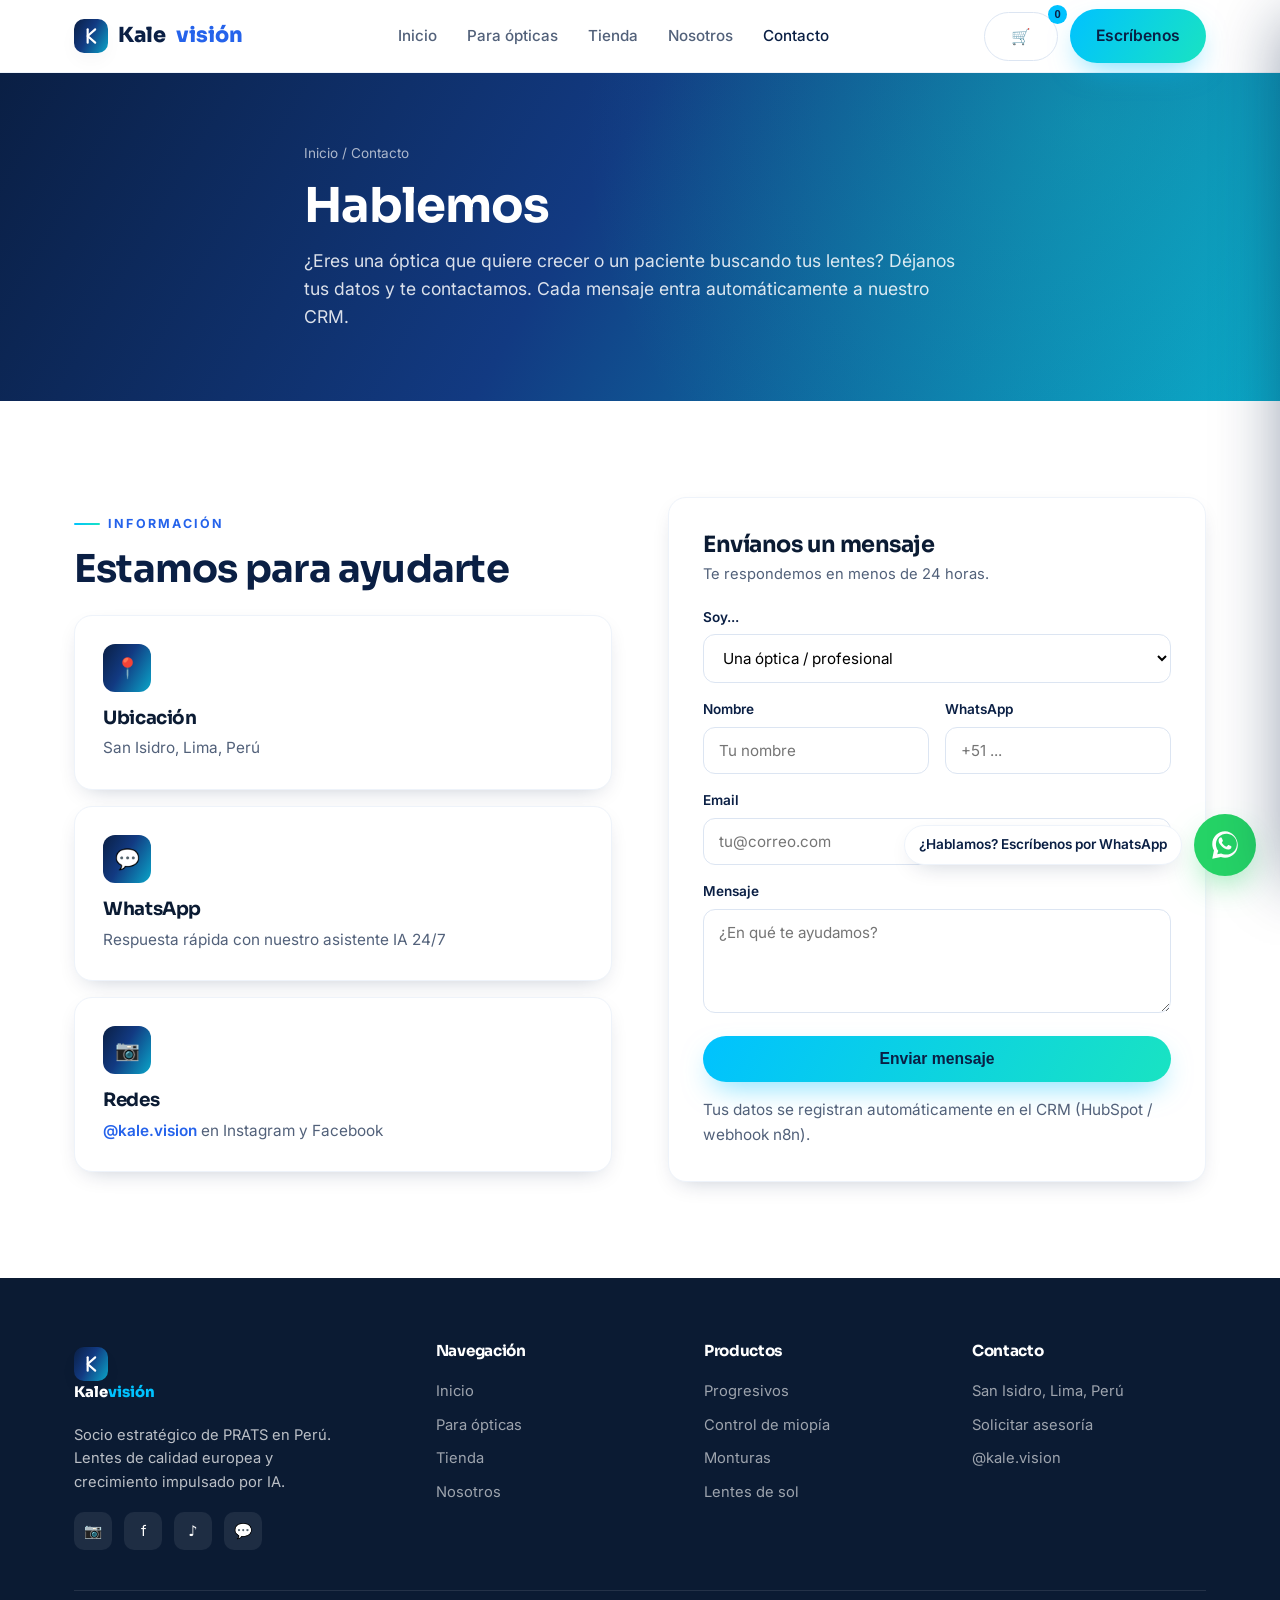
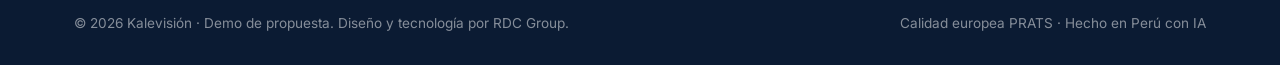
==== contacto.html @ 55b399f1 "Add files via upload" ====
<!DOCTYPE html>
<html lang="es">
<head>
<meta charset="UTF-8">
<meta name="viewport" content="width=device-width, initial-scale=1.0">
<title>Contacto · Kalevisión</title>
<meta name="description" content="Habla con Kalevisión. Solicita asesoría para tu óptica o agenda tu cita para encontrar tus lentes ideales.">
<link rel="preconnect" href="https://fonts.googleapis.com"><link rel="preconnect" href="https://fonts.gstatic.com" crossorigin>
<link href="https://fonts.googleapis.com/css2?family=Inter:wght@400;500;600;700&family=Sora:wght@600;700;800&display=swap" rel="stylesheet">
<link rel="stylesheet" href="styles.css">
</head>
<body>

<header class="nav"><div class="container nav__inner">
  <a href="index.html" class="brand"><span class="brand__dot"><svg viewBox="0 0 24 24" fill="none" stroke="#fff" stroke-width="2.6" stroke-linecap="round" stroke-linejoin="round"><path d="M8 4v16"/><path d="M17 4l-9 8 9 8"/></svg></span>Kale<span>visión</span></a>
  <nav class="navlinks" id="nav">
    <a href="index.html">Inicio</a><a href="opticas.html">Para ópticas</a><a href="tienda.html">Tienda</a><a href="nosotros.html">Nosotros</a><a href="contacto.html" class="active">Contacto</a>
  </nav>
  <div class="nav__cta">
    <button class="btn cart-btn btn--outline" onclick="Cart.open()">🛒<span class="cart-count">0</span></button>
    <a href="#form" class="btn btn--primary">Escríbenos</a>
    <button class="burger" onclick="toggleNav()">☰</button>
  </div>
</div></header>

<section class="phero"><div class="container phero__inner">
  <div class="crumbs"><a href="index.html">Inicio</a> / Contacto</div>
  <h1>Hablemos</h1>
  <p>¿Eres una óptica que quiere crecer o un paciente buscando tus lentes? Déjanos tus datos y te contactamos. Cada mensaje entra automáticamente a nuestro CRM.</p>
</div></section>

<section class="section"><div class="container split">
  <div class="reveal">
    <span class="eyebrow">Información</span>
    <h2>Estamos para ayudarte</h2>
    <div class="grid" style="margin-top:24px;gap:16px">
      <div class="card"><div class="ico">📍</div><h3>Ubicación</h3><p>San Isidro, Lima, Perú</p></div>
      <div class="card"><div class="ico">💬</div><h3>WhatsApp</h3><p>Respuesta rápida con nuestro asistente IA 24/7</p></div>
      <div class="card"><div class="ico">📷</div><h3>Redes</h3><p><a href="https://www.instagram.com/kale.vision/" target="_blank" style="color:var(--blue);font-weight:600">@kale.vision</a> en Instagram y Facebook</p></div>
    </div>
  </div>
  <div class="reveal" id="form">
    <div class="card" style="padding:34px">
      <h3 style="font-size:1.4rem;margin-bottom:6px">Envíanos un mensaje</h3>
      <p class="muted" style="font-size:.92rem;margin-bottom:20px">Te respondemos en menos de 24 horas.</p>
      <form class="form" onsubmit="return handleForm(event,'contact-ok')">
        <div class="field"><label>Soy...</label>
          <select><option>Una óptica / profesional</option><option>Un paciente</option><option>Otro</option></select>
        </div>
        <div class="row">
          <div class="field"><label>Nombre</label><input required placeholder="Tu nombre"></div>
          <div class="field"><label>WhatsApp</label><input required placeholder="+51 ..."></div>
        </div>
        <div class="field"><label>Email</label><input type="email" required placeholder="tu@correo.com"></div>
        <div class="field"><label>Mensaje</label><textarea rows="4" placeholder="¿En qué te ayudamos?"></textarea></div>
        <button class="btn btn--primary btn--block" type="submit">Enviar mensaje</button>
        <p class="form-note">Tus datos se registran automáticamente en el CRM (HubSpot / webhook n8n).</p>
        <div class="success" id="contact-ok">✓ ¡Gracias! Tu mensaje fue recibido y nuestro equipo te contactará pronto.</div>
      </form>
    </div>
  </div>
</div></section>

<footer class="footer"><div class="container">
  <div class="footer__grid">
    <div>
      <a href="index.html" class="brand" style="margin-bottom:14px"><span class="brand__dot"><svg viewBox="0 0 24 24" fill="none" stroke="#fff" stroke-width="2.6" stroke-linecap="round" stroke-linejoin="round"><path d="M8 4v16"/><path d="M17 4l-9 8 9 8"/></svg></span>Kale<span style="color:var(--cyan)">visión</span></a>
      <p style="font-size:.92rem;max-width:280px">Socio estratégico de PRATS en Perú. Lentes de calidad europea y crecimiento impulsado por IA.</p>
      <div class="socials" style="margin-top:18px"><a href="https://www.instagram.com/kale.vision/" target="_blank">📷</a><a href="#">f</a><a href="#">♪</a><a href="#">💬</a></div>
    </div>
    <div><h4>Navegación</h4><a href="index.html">Inicio</a><a href="opticas.html">Para ópticas</a><a href="tienda.html">Tienda</a><a href="nosotros.html">Nosotros</a></div>
    <div><h4>Productos</h4><a href="tienda.html">Progresivos</a><a href="tienda.html">Control de miopía</a><a href="tienda.html">Monturas</a><a href="tienda.html">Lentes de sol</a></div>
    <div><h4>Contacto</h4><a href="#">San Isidro, Lima, Perú</a><a href="contacto.html">Solicitar asesoría</a><a href="https://www.instagram.com/kale.vision/" target="_blank">@kale.vision</a></div>
  </div>
  <div class="footer__bottom"><span>© 2026 Kalevisión · Demo de propuesta. Diseño y tecnología por RDC Group.</span><span>Calidad europea PRATS · Hecho en Perú con IA</span></div>
</div></footer>

<div class="overlay" id="overlay" onclick="Cart.close()"></div>
<aside class="drawer" id="drawer">
  <div class="drawer__head"><h3>Tu carrito</h3><button class="btn btn--outline" onclick="Cart.close()" style="padding:6px 12px">✕</button></div>
  <div class="drawer__body" id="cart-body"></div>
  <div class="drawer__foot" id="cart-foot"><div class="totalrow"><span>Total</span><span id="cart-total">S/ 0.00</span></div><button class="btn btn--primary btn--block" onclick="checkout()">Pagar ahora</button></div>
</aside>
<a class="fab fab--wa" href="https://wa.me/51999999999?text=Hola%20Kalevisi%C3%B3n%2C%20quiero%20informaci%C3%B3n" target="_blank" rel="noopener" aria-label="WhatsApp"><svg viewBox="0 0 32 32" fill="#fff"><path d="M16.04 3C9.4 3 4 8.4 4 15.04c0 2.12.56 4.18 1.62 6L4 29l8.13-1.6a12 12 0 0 0 3.9.65C22.68 28.05 28.08 22.65 28.08 16S22.68 3 16.04 3zm0 21.9a9.9 9.9 0 0 1-3.6-.86l-.24-.14-3.49.92.93-3.4-.16-.25a9.86 9.86 0 1 1 6.56 3.78zm5.42-7.85c-.3-.15-1.76-.87-2.03-.97-.27-.1-.47-.15-.67.15-.2.3-.77.96-.94 1.16-.17.2-.35.22-.65.07-.3-.15-1.26-.46-2.4-1.48-.89-.79-1.49-1.77-1.66-2.07-.17-.3-.02-.46.13-.61.14-.13.3-.35.45-.52.15-.17.2-.3.3-.5.1-.2.05-.37-.02-.52-.08-.15-.67-1.62-.92-2.22-.24-.58-.49-.5-.67-.51h-.57c-.2 0-.52.07-.8.37-.27.3-1.04 1.02-1.04 2.49 0 1.47 1.07 2.89 1.22 3.09.15.2 2.1 3.2 5.08 4.49.71.31 1.26.49 1.69.62.71.23 1.36.2 1.87.12.57-.08 1.76-.72 2-1.41.25-.69.25-1.28.17-1.41-.07-.12-.27-.2-.57-.35z"/></svg></a>
<span class="fab__label">¿Hablamos? Escríbenos por WhatsApp</span>
<script src="app.js"></script>
</body>
</html>
---- styles.css ----
/* ============================================================
   KALEVISIÓN — Sistema de diseño
   Paleta óptica-tech premium · Demo para presentación
   ============================================================ */

:root{
  --navy:#0A1F44;
  --navy-2:#0E2A5C;
  --ink:#0B1B33;
  --cyan:#00C2FF;
  --teal:#19E3C2;
  --blue:#2563EB;
  --grad: linear-gradient(120deg,#0A1F44 0%,#123A82 45%,#0AA6C9 100%);
  --grad-bright: linear-gradient(120deg,#00C2FF 0%,#19E3C2 100%);
  --paper:#F6F9FE;
  --white:#ffffff;
  --gray-100:#EEF3FA;
  --gray-200:#DCE5F2;
  --gray-400:#94A3B8;
  --gray-600:#52617A;
  --shadow:0 18px 50px -18px rgba(10,31,68,.35);
  --shadow-sm:0 8px 24px -12px rgba(10,31,68,.30);
  --radius:18px;
  --radius-lg:28px;
  --maxw:1180px;
  --font:'Inter',system-ui,-apple-system,Segoe UI,Roboto,sans-serif;
  --display:'Sora','Inter',sans-serif;
}

*{box-sizing:border-box;margin:0;padding:0}
html{scroll-behavior:smooth}
body{
  font-family:var(--font);
  color:var(--ink);
  background:var(--white);
  line-height:1.6;
  -webkit-font-smoothing:antialiased;
}
img{max-width:100%;display:block}
a{color:inherit;text-decoration:none}
h1,h2,h3,h4{font-family:var(--display);line-height:1.12;letter-spacing:-.02em;font-weight:700}
.container{max-width:var(--maxw);margin:0 auto;padding:0 24px}
.eyebrow{
  font-weight:700;font-size:.78rem;letter-spacing:.18em;text-transform:uppercase;
  color:var(--blue);display:inline-flex;align-items:center;gap:8px;
}
.eyebrow::before{content:"";width:26px;height:2px;background:var(--grad-bright);border-radius:2px}
.section{padding:96px 0}
.section--tight{padding:64px 0}
.center{text-align:center}
.muted{color:var(--gray-600)}

/* Buttons */
.btn{
  display:inline-flex;align-items:center;gap:10px;
  padding:14px 26px;border-radius:999px;font-weight:600;font-size:.98rem;
  cursor:pointer;border:none;transition:.25s transform,.25s box-shadow,.25s background;
}
.btn:hover{transform:translateY(-2px)}
.btn--primary{background:var(--grad-bright);color:var(--navy);box-shadow:0 12px 30px -10px rgba(0,194,255,.6)}
.btn--dark{background:var(--navy);color:#fff}
.btn--ghost{background:rgba(255,255,255,.1);color:#fff;border:1px solid rgba(255,255,255,.35)}
.btn--outline{background:transparent;border:1.5px solid var(--gray-200);color:var(--navy)}
.btn--block{width:100%;justify-content:center}

/* Header */
.nav{
  position:sticky;top:0;z-index:50;background:rgba(255,255,255,.82);
  backdrop-filter:blur(14px);border-bottom:1px solid var(--gray-100);
}
.nav__inner{display:flex;align-items:center;justify-content:space-between;height:72px}
.brand{display:flex;align-items:center;gap:10px;font-family:var(--display);font-weight:800;font-size:1.3rem;color:var(--navy)}
.brand__dot{width:34px;height:34px;border-radius:10px;background:var(--grad);display:grid;place-items:center;color:#fff;font-size:1rem;box-shadow:var(--shadow-sm)}
.brand span{color:var(--blue)}
.navlinks{display:flex;gap:30px;align-items:center}
.navlinks a{font-weight:500;font-size:.95rem;color:var(--gray-600);transition:.2s color}
.navlinks a:hover,.navlinks a.active{color:var(--navy)}
.nav__cta{display:flex;gap:12px;align-items:center}
.burger{display:none;background:none;border:none;font-size:1.6rem;color:var(--navy);cursor:pointer}

/* Hero */
.hero{position:relative;background:var(--grad);color:#fff;overflow:hidden}
.hero::after{
  content:"";position:absolute;inset:0;
  background:radial-gradient(circle at 80% 20%,rgba(25,227,194,.25),transparent 45%),
             radial-gradient(circle at 10% 90%,rgba(0,194,255,.22),transparent 40%);
}
.hero__inner{position:relative;z-index:2;display:grid;grid-template-columns:1.05fr .95fr;gap:56px;align-items:center;padding:84px 0 96px}
.hero h1{font-size:clamp(2.3rem,4.6vw,3.7rem);margin:18px 0 18px}
.hero h1 em{font-style:normal;background:var(--grad-bright);-webkit-background-clip:text;background-clip:text;color:transparent}
.hero p.lead{font-size:1.15rem;color:rgba(255,255,255,.86);max-width:520px}
.hero__cta{display:flex;gap:14px;margin-top:32px;flex-wrap:wrap}
.hero__stats{display:flex;gap:34px;margin-top:46px;flex-wrap:wrap}
.hero__stats .n{font-family:var(--display);font-size:1.7rem;font-weight:800}
.hero__stats .l{font-size:.82rem;color:rgba(255,255,255,.7)}
.hero .badge{display:inline-flex;align-items:center;gap:8px;background:rgba(255,255,255,.12);border:1px solid rgba(255,255,255,.25);padding:7px 14px;border-radius:999px;font-size:.8rem;font-weight:600}

/* Hero visual card */
.glass{
  background:rgba(255,255,255,.09);border:1px solid rgba(255,255,255,.18);
  border-radius:var(--radius-lg);padding:26px;backdrop-filter:blur(8px);box-shadow:var(--shadow);
}
.chatdemo{display:flex;flex-direction:column;gap:14px}
.chatdemo__head{display:flex;align-items:center;gap:10px;font-weight:600;font-size:.9rem;color:#fff}
.pulse{width:9px;height:9px;border-radius:50%;background:var(--teal);box-shadow:0 0 0 0 rgba(25,227,194,.7);animation:pulse 2s infinite}
@keyframes pulse{0%{box-shadow:0 0 0 0 rgba(25,227,194,.6)}70%{box-shadow:0 0 0 12px rgba(25,227,194,0)}100%{box-shadow:0 0 0 0 rgba(25,227,194,0)}}
.bubble{padding:12px 16px;border-radius:16px;font-size:.9rem;max-width:85%}
.bubble--bot{background:rgba(255,255,255,.14);align-self:flex-start;border-bottom-left-radius:4px}
.bubble--user{background:var(--grad-bright);color:var(--navy);align-self:flex-end;border-bottom-right-radius:4px;font-weight:600}

/* Path cards (hybrid B2B/B2C) */
.paths{display:grid;grid-template-columns:1fr 1fr;gap:24px;margin-top:-60px;position:relative;z-index:5}
.pathcard{background:#fff;border-radius:var(--radius-lg);padding:36px;box-shadow:var(--shadow);border:1px solid var(--gray-100);transition:.3s transform,.3s box-shadow}
.pathcard:hover{transform:translateY(-6px)}
.pathcard .ico{width:54px;height:54px;border-radius:14px;display:grid;place-items:center;font-size:1.5rem;margin-bottom:18px;background:var(--gray-100)}
.pathcard h3{font-size:1.4rem;margin-bottom:8px}
.pathcard p{color:var(--gray-600);margin-bottom:18px}
.pathcard .link{font-weight:700;color:var(--blue);display:inline-flex;gap:6px;align-items:center}

/* Generic cards / grid */
.grid{display:grid;gap:24px}
.grid-3{grid-template-columns:repeat(3,1fr)}
.grid-4{grid-template-columns:repeat(4,1fr)}
.grid-2{grid-template-columns:1fr 1fr}
.card{background:#fff;border:1px solid var(--gray-100);border-radius:var(--radius);padding:28px;box-shadow:var(--shadow-sm);transition:.3s transform}
.card:hover{transform:translateY(-4px)}
.card .ico{width:48px;height:48px;border-radius:12px;background:var(--grad);color:#fff;display:grid;place-items:center;font-size:1.25rem;margin-bottom:16px}
.card h3{font-size:1.15rem;margin-bottom:8px}
.card p{color:var(--gray-600);font-size:.96rem}

/* Section heads */
.shead{max-width:680px;margin:0 auto 54px}
.shead.center{text-align:center}
.shead h2{font-size:clamp(1.8rem,3.2vw,2.6rem);margin:14px 0 14px;color:var(--navy)}
.shead p{color:var(--gray-600);font-size:1.05rem}

/* Feature split */
.split{display:grid;grid-template-columns:1fr 1fr;gap:56px;align-items:center}
.split h2{font-size:clamp(1.7rem,3vw,2.4rem);color:var(--navy);margin:14px 0 18px}
.checklist{list-style:none;display:flex;flex-direction:column;gap:14px;margin-top:22px}
.checklist li{display:flex;gap:12px;align-items:flex-start;font-size:1rem}
.checklist .tick{flex:none;width:24px;height:24px;border-radius:50%;background:var(--grad-bright);color:var(--navy);display:grid;place-items:center;font-size:.8rem;font-weight:800}
.media-frame{border-radius:var(--radius-lg);overflow:hidden;box-shadow:var(--shadow);border:1px solid var(--gray-100);background:var(--grad)}
.media-frame.pad{padding:34px}

/* Stat band */
.band{background:var(--navy);color:#fff;border-radius:var(--radius-lg);padding:48px;display:grid;grid-template-columns:repeat(4,1fr);gap:24px;text-align:center}
.band .n{font-family:var(--display);font-size:2.2rem;font-weight:800;background:var(--grad-bright);-webkit-background-clip:text;background-clip:text;color:transparent}
.band .l{color:rgba(255,255,255,.7);font-size:.9rem;margin-top:6px}

/* Shop / products */
.shopgrid{display:grid;grid-template-columns:repeat(3,1fr);gap:26px}
.product{background:#fff;border:1px solid var(--gray-100);border-radius:var(--radius);overflow:hidden;box-shadow:var(--shadow-sm);transition:.3s transform}
.product:hover{transform:translateY(-5px)}
.product__img{aspect-ratio:4/3;background:var(--grad);position:relative;display:grid;place-items:center;color:#fff;font-size:2.4rem}
.product__tag{position:absolute;top:12px;left:12px;background:#fff;color:var(--navy);font-size:.72rem;font-weight:700;padding:5px 11px;border-radius:999px;text-transform:uppercase;letter-spacing:.05em}
.product__body{padding:20px}
.product__body h3{font-size:1.08rem;margin-bottom:4px}
.product__cat{font-size:.8rem;color:var(--gray-400);text-transform:uppercase;letter-spacing:.06em;font-weight:600}
.product__row{display:flex;align-items:center;justify-content:space-between;margin-top:16px}
.price{font-family:var(--display);font-weight:800;font-size:1.3rem;color:var(--navy)}
.price small{font-size:.8rem;color:var(--gray-400);font-weight:500;text-decoration:line-through;margin-left:6px}
.filters{display:flex;gap:10px;flex-wrap:wrap;margin-bottom:30px;justify-content:center}
.chip{padding:9px 18px;border-radius:999px;border:1.5px solid var(--gray-200);background:#fff;font-weight:600;font-size:.9rem;cursor:pointer;color:var(--gray-600);transition:.2s}
.chip.active,.chip:hover{background:var(--navy);color:#fff;border-color:var(--navy)}

/* Cart drawer */
.cart-btn{position:relative}
.cart-count{position:absolute;top:-8px;right:-10px;background:var(--cyan);color:var(--navy);font-size:.7rem;font-weight:800;min-width:19px;height:19px;border-radius:999px;display:grid;place-items:center;padding:0 4px}
.drawer{position:fixed;top:0;right:0;height:100%;width:380px;max-width:90vw;background:#fff;box-shadow:-20px 0 60px -20px rgba(10,31,68,.4);z-index:100;transform:translateX(100%);transition:.35s;display:flex;flex-direction:column}
.drawer.open{transform:translateX(0)}
.drawer__head{padding:22px;border-bottom:1px solid var(--gray-100);display:flex;justify-content:space-between;align-items:center}
.drawer__head h3{font-size:1.2rem}
.drawer__body{flex:1;overflow:auto;padding:18px 22px;display:flex;flex-direction:column;gap:14px}
.drawer__foot{padding:22px;border-top:1px solid var(--gray-100)}
.citem{display:flex;gap:12px;align-items:center}
.citem__img{width:54px;height:54px;border-radius:12px;background:var(--grad);flex:none;display:grid;place-items:center;color:#fff}
.citem__t{font-weight:600;font-size:.92rem}
.citem__p{color:var(--gray-600);font-size:.85rem}
.citem button{margin-left:auto;background:none;border:none;color:var(--gray-400);cursor:pointer;font-size:1.1rem}
.overlay{position:fixed;inset:0;background:rgba(10,27,51,.45);z-index:99;opacity:0;visibility:hidden;transition:.3s}
.overlay.show{opacity:1;visibility:visible}
.totalrow{display:flex;justify-content:space-between;font-weight:700;font-size:1.1rem;margin-bottom:16px;color:var(--navy)}

/* Forms */
.form{display:grid;gap:16px}
.form .row{display:grid;grid-template-columns:1fr 1fr;gap:16px}
.field label{display:block;font-weight:600;font-size:.85rem;margin-bottom:6px;color:var(--navy)}
.field input,.field select,.field textarea{
  width:100%;padding:13px 15px;border:1.5px solid var(--gray-200);border-radius:12px;font-family:inherit;font-size:.95rem;background:#fff;transition:.2s border
}
.field input:focus,.field select:focus,.field textarea:focus{outline:none;border-color:var(--blue)}
.form-note{font-size:.82rem;color:var(--gray-400)}
.success{background:#E9FBF4;border:1px solid #A7ECD6;color:#0B6B4F;padding:16px;border-radius:12px;font-weight:600;display:none}
.success.show{display:block}

/* AI quiz */
.quiz{background:var(--navy);border-radius:var(--radius-lg);padding:42px;color:#fff;box-shadow:var(--shadow)}
.quiz__opts{display:grid;grid-template-columns:repeat(2,1fr);gap:12px;margin:22px 0}
.qopt{background:rgba(255,255,255,.08);border:1px solid rgba(255,255,255,.2);border-radius:14px;padding:16px;cursor:pointer;font-weight:600;transition:.2s}
.qopt:hover,.qopt.sel{background:var(--grad-bright);color:var(--navy);border-color:transparent}
.quiz__result{background:rgba(255,255,255,.1);border-radius:14px;padding:22px;margin-top:18px;display:none}
.quiz__result.show{display:block}

/* Logos / partners */
.logorow{display:flex;gap:40px;flex-wrap:wrap;justify-content:center;align-items:center;opacity:.7}
.logorow span{font-family:var(--display);font-weight:800;font-size:1.3rem;color:var(--gray-400)}

/* Pill list */
.pilllist{display:flex;flex-wrap:wrap;gap:10px;margin-top:18px}
.pill{background:var(--gray-100);color:var(--navy);padding:8px 16px;border-radius:999px;font-size:.88rem;font-weight:600}

/* CTA band */
.ctaband{background:var(--grad);border-radius:var(--radius-lg);padding:60px;text-align:center;color:#fff;position:relative;overflow:hidden}
.ctaband::after{content:"";position:absolute;inset:0;background:radial-gradient(circle at 70% 30%,rgba(25,227,194,.3),transparent 50%)}
.ctaband > *{position:relative;z-index:2}
.ctaband h2{font-size:clamp(1.8rem,3vw,2.5rem);margin-bottom:14px}
.ctaband p{color:rgba(255,255,255,.85);max-width:560px;margin:0 auto 28px}

/* Footer */
.footer{background:var(--ink);color:rgba(255,255,255,.72);padding:64px 0 30px;margin-top:0}
.footer__grid{display:grid;grid-template-columns:1.4fr 1fr 1fr 1fr;gap:34px;margin-bottom:40px}
.footer h4{color:#fff;font-size:.95rem;margin-bottom:16px}
.footer a{display:block;padding:5px 0;font-size:.92rem;color:rgba(255,255,255,.6)}
.footer a:hover{color:var(--cyan)}
.footer__bottom{border-top:1px solid rgba(255,255,255,.1);padding-top:22px;display:flex;justify-content:space-between;flex-wrap:wrap;gap:12px;font-size:.85rem;color:rgba(255,255,255,.5)}
.footer .brand{color:#fff}
.socials{display:flex;gap:12px}
.socials a{width:38px;height:38px;border-radius:10px;background:rgba(255,255,255,.08);display:grid;place-items:center;color:#fff}
.socials a:hover{background:var(--grad-bright);color:var(--navy)}

/* Floating widget */
.fab{position:fixed;bottom:24px;right:24px;z-index:60;width:62px;height:62px;border-radius:50%;background:var(--grad-bright);color:var(--navy);border:none;display:grid;place-items:center;font-size:1.5rem;cursor:pointer;box-shadow:0 14px 34px -10px rgba(0,194,255,.7);animation:pulse 2.4s infinite;text-decoration:none}
.fab--wa{background:#25D366;color:#fff;box-shadow:0 14px 34px -10px rgba(37,211,102,.65)}
.fab--wa svg{width:34px;height:34px}
.fab__label{position:fixed;bottom:35px;right:98px;z-index:60;background:#fff;color:var(--navy);font-weight:600;font-size:.85rem;padding:8px 14px;border-radius:999px;box-shadow:var(--shadow-sm);border:1px solid var(--gray-100)}
@media(max-width:600px){.fab__label{display:none}}

/* Real logo mark */
.brand__dot svg{width:20px;height:20px}

/* Partners / social proof */
.partners{display:flex;flex-wrap:wrap;gap:18px;justify-content:center;align-items:stretch}
.partner{background:#fff;border:1px solid var(--gray-100);border-radius:16px;padding:20px 24px;display:flex;flex-direction:column;align-items:center;gap:8px;min-width:170px;box-shadow:var(--shadow-sm);transition:.25s transform}
.partner:hover{transform:translateY(-4px)}
.partner .pmark{width:46px;height:46px;border-radius:12px;background:var(--grad);display:grid;place-items:center;color:#fff;font-weight:800;font-family:var(--display);font-size:1.2rem}
.partner .pname{font-family:var(--display);font-weight:800;color:var(--navy);font-size:1rem;text-align:center;line-height:1.2}
.partner .ptype{font-size:.72rem;color:var(--gray-400);text-transform:uppercase;letter-spacing:.06em;font-weight:700}
.product__img img{width:100%;height:100%;object-fit:cover;display:block}

/* Reveal on scroll */
.reveal{opacity:0;transform:translateY(24px);transition:.7s cubic-bezier(.2,.7,.2,1)}
.reveal.in{opacity:1;transform:none}

/* Real imagery helpers */
.photoframe{border-radius:var(--radius-lg);overflow:hidden;box-shadow:var(--shadow);border:1px solid var(--gray-100);background:var(--grad);aspect-ratio:16/10;position:relative}
.photoframe img{width:100%;height:100%;object-fit:cover;display:block}
.photoframe.tall{aspect-ratio:4/5}
.imgband{position:relative;border-radius:var(--radius-lg);overflow:hidden;min-height:340px;display:grid;place-items:center;text-align:center;color:#fff;background:var(--grad)}
.imgband img{position:absolute;inset:0;width:100%;height:100%;object-fit:cover;z-index:0}
.imgband__overlay{position:absolute;inset:0;background:linear-gradient(120deg,rgba(10,31,68,.78),rgba(10,166,201,.45));z-index:1}
.imgband__content{position:relative;z-index:2;max-width:640px;padding:48px 24px}
.imgband__content h2{font-size:clamp(1.8rem,3vw,2.5rem);margin-bottom:12px}
.imgband__content p{color:rgba(255,255,255,.9);font-size:1.05rem}
.gallery{display:grid;grid-template-columns:repeat(3,1fr);gap:20px}
.gcard{border-radius:var(--radius);overflow:hidden;box-shadow:var(--shadow-sm);border:1px solid var(--gray-100);background:#fff}
.gcard .img{aspect-ratio:1/1;background:var(--grad);position:relative}
.gcard .img img{width:100%;height:100%;object-fit:cover}
.gcard .cap{padding:14px 16px;font-size:.85rem;color:var(--gray-600);display:flex;align-items:center;gap:8px}
.gcard .cap b{color:var(--navy)}
.aitag{display:inline-block;background:var(--grad-bright);color:var(--navy);font-size:.7rem;font-weight:800;padding:4px 10px;border-radius:999px;text-transform:uppercase;letter-spacing:.05em}
@media(max-width:900px){.gallery{grid-template-columns:1fr}}

/* Page hero (interior) */
.phero{background:var(--grad);color:#fff;padding:70px 0;position:relative;overflow:hidden}
.phero::after{content:"";position:absolute;inset:0;background:radial-gradient(circle at 85% 15%,rgba(25,227,194,.22),transparent 45%)}
.phero__inner{position:relative;z-index:2;max-width:720px}
.phero h1{font-size:clamp(2rem,4vw,3rem);margin:14px 0 14px}
.phero p{color:rgba(255,255,255,.85);font-size:1.1rem}
.crumbs{font-size:.85rem;color:rgba(255,255,255,.65)}
.crumbs a:hover{color:#fff}

@media(max-width:900px){
  .hero__inner,.split,.grid-3,.grid-4,.shopgrid,.paths,.footer__grid,.band,.form .row,.quiz__opts{grid-template-columns:1fr}
  .band{gap:30px}
  .navlinks,.nav__cta .btn{display:none}
  .burger{display:block}
  .navlinks.show{display:flex;position:absolute;top:72px;left:0;right:0;background:#fff;flex-direction:column;padding:20px 24px;gap:16px;border-bottom:1px solid var(--gray-100)}
  .section{padding:64px 0}
  .ctaband,.quiz,.band{padding:36px 24px}
}
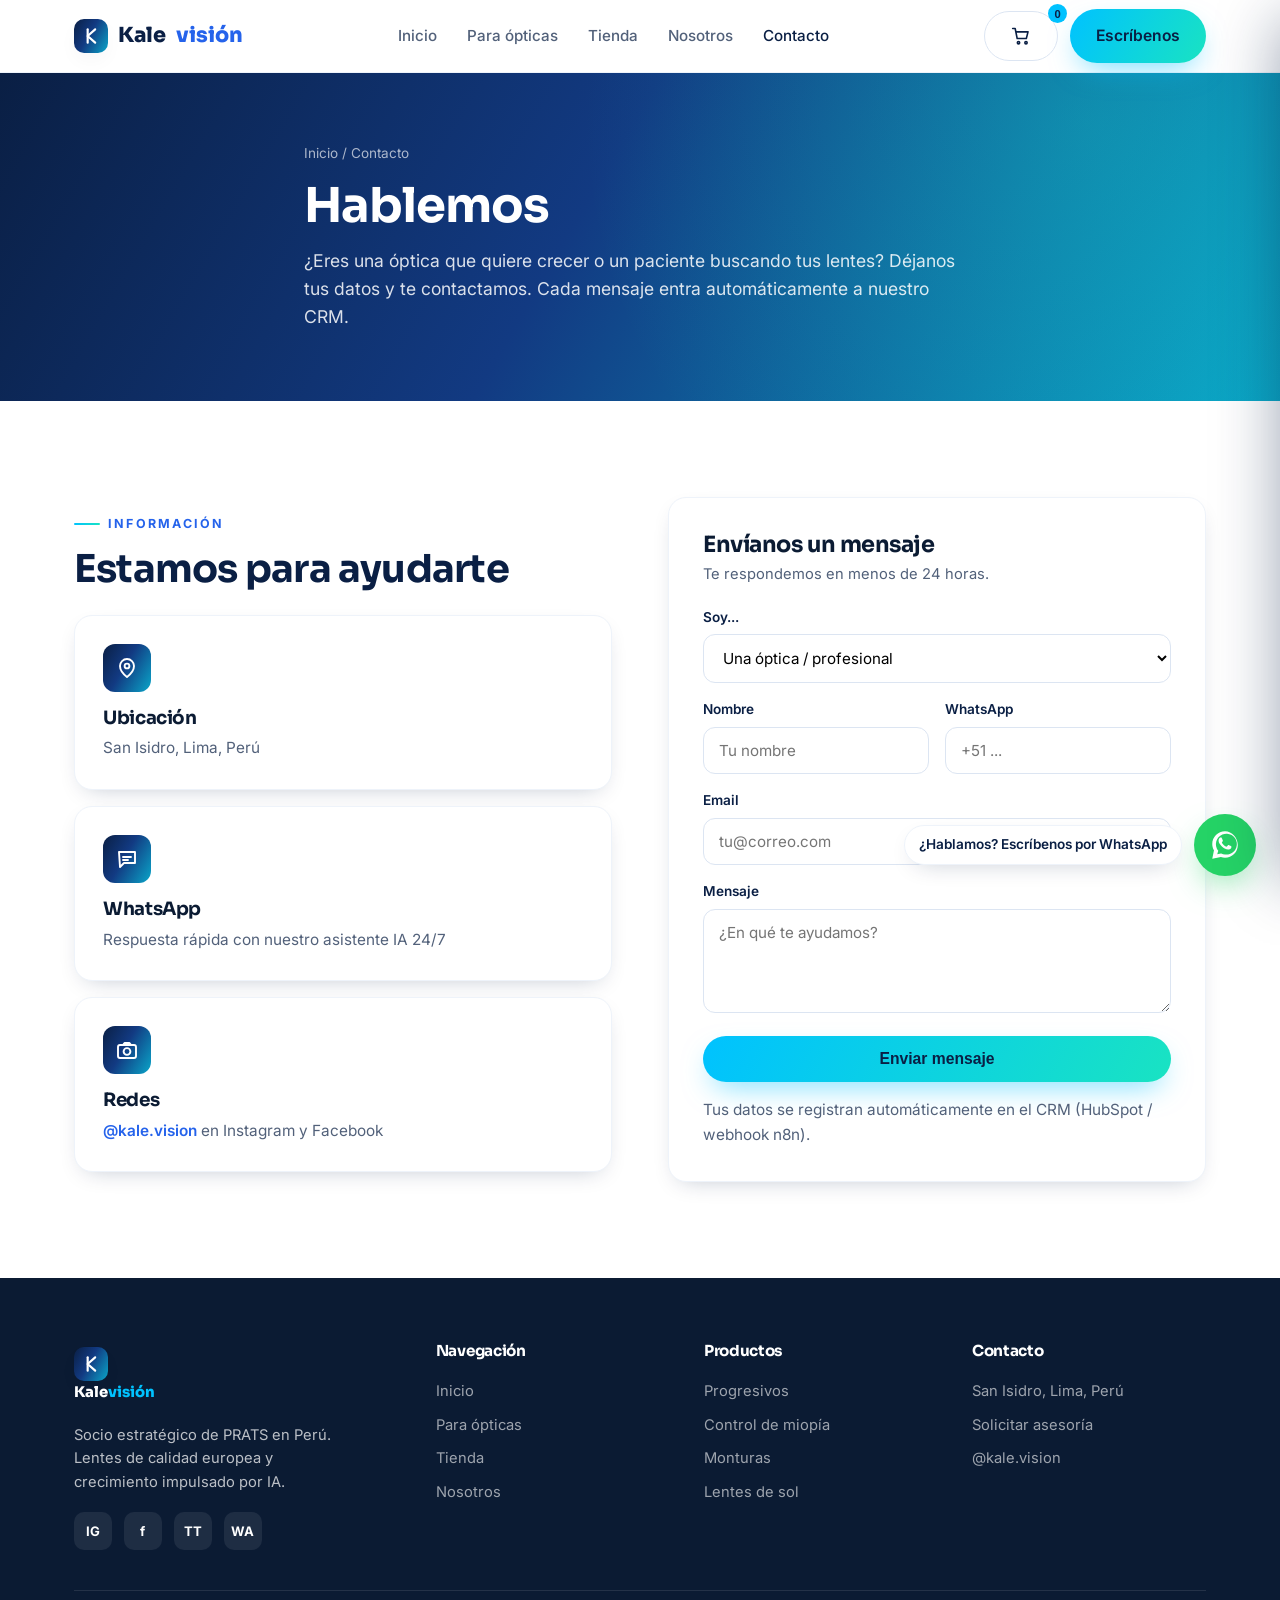
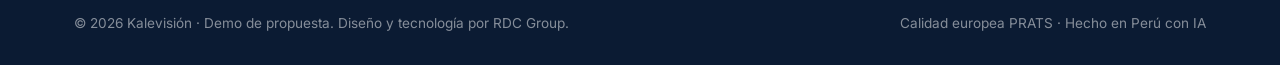
==== commit 3400e235: "Add files via upload" ====
--- a/contacto.html
+++ b/contacto.html
@@ -17,9 +17,9 @@
     <a href="index.html">Inicio</a><a href="opticas.html">Para ópticas</a><a href="tienda.html">Tienda</a><a href="nosotros.html">Nosotros</a><a href="contacto.html" class="active">Contacto</a>
   </nav>
   <div class="nav__cta">
-    <button class="btn cart-btn btn--outline" onclick="Cart.open()">🛒<span class="cart-count">0</span></button>
+    <button class="btn cart-btn btn--outline" onclick="Cart.open()"><svg viewBox="0 0 24 24" fill="none" stroke="currentColor" stroke-width="1.9" stroke-linecap="round" stroke-linejoin="round"><circle cx="9" cy="20" r="1.4"/><circle cx="18" cy="20" r="1.4"/><path d="M2 3h3l2.4 12h11l2-8H6"/></svg><span class="cart-count">0</span></button>
     <a href="#form" class="btn btn--primary">Escríbenos</a>
-    <button class="burger" onclick="toggleNav()">☰</button>
+    <button class="burger" onclick="toggleNav()"><svg viewBox="0 0 24 24" fill="none" stroke="currentColor" stroke-width="2" stroke-linecap="round"><path d="M4 7h16M4 12h16M4 17h16"/></svg></button>
   </div>
 </div></header>
 
@@ -34,9 +34,9 @@
     <span class="eyebrow">Información</span>
     <h2>Estamos para ayudarte</h2>
     <div class="grid" style="margin-top:24px;gap:16px">
-      <div class="card"><div class="ico">📍</div><h3>Ubicación</h3><p>San Isidro, Lima, Perú</p></div>
-      <div class="card"><div class="ico">💬</div><h3>WhatsApp</h3><p>Respuesta rápida con nuestro asistente IA 24/7</p></div>
-      <div class="card"><div class="ico">📷</div><h3>Redes</h3><p><a href="https://www.instagram.com/kale.vision/" target="_blank" style="color:var(--blue);font-weight:600">@kale.vision</a> en Instagram y Facebook</p></div>
+      <div class="card"><div class="ico"><svg viewBox="0 0 24 24" fill="none" stroke="currentColor" stroke-width="1.9" stroke-linecap="round" stroke-linejoin="round"><path d="M12 21s7-5.5 7-11a7 7 0 0 0-14 0c0 5.5 7 11 7 11z"/><circle cx="12" cy="10" r="2.4"/></svg></div><h3>Ubicación</h3><p>San Isidro, Lima, Perú</p></div>
+      <div class="card"><div class="ico"><svg viewBox="0 0 24 24" fill="none" stroke="currentColor" stroke-width="1.9" stroke-linecap="round" stroke-linejoin="round"><path d="M4 5h16v11H9l-4 4z"/><path d="M8 10h8M8 13h5"/></svg></div><h3>WhatsApp</h3><p>Respuesta rápida con nuestro asistente IA 24/7</p></div>
+      <div class="card"><div class="ico"><svg viewBox="0 0 24 24" fill="none" stroke="currentColor" stroke-width="1.9" stroke-linecap="round" stroke-linejoin="round"><rect x="3" y="7" width="18" height="13" rx="2"/><circle cx="12" cy="13.5" r="3.4"/><path d="M8 7l1.5-2h5L16 7"/></svg></div><h3>Redes</h3><p><a href="https://www.instagram.com/kale.vision/" target="_blank" style="color:var(--blue);font-weight:600">@kale.vision</a> en Instagram y Facebook</p></div>
     </div>
   </div>
   <div class="reveal" id="form">
@@ -66,7 +66,7 @@
     <div>
       <a href="index.html" class="brand" style="margin-bottom:14px"><span class="brand__dot"><svg viewBox="0 0 24 24" fill="none" stroke="#fff" stroke-width="2.6" stroke-linecap="round" stroke-linejoin="round"><path d="M8 4v16"/><path d="M17 4l-9 8 9 8"/></svg></span>Kale<span style="color:var(--cyan)">visión</span></a>
       <p style="font-size:.92rem;max-width:280px">Socio estratégico de PRATS en Perú. Lentes de calidad europea y crecimiento impulsado por IA.</p>
-      <div class="socials" style="margin-top:18px"><a href="https://www.instagram.com/kale.vision/" target="_blank">📷</a><a href="#">f</a><a href="#">♪</a><a href="#">💬</a></div>
+      <div class="socials" style="margin-top:18px"><a href="https://www.instagram.com/kale.vision/" target="_blank">IG</a><a href="#">f</a><a href="#">TT</a><a href="#">WA</a></div>
     </div>
     <div><h4>Navegación</h4><a href="index.html">Inicio</a><a href="opticas.html">Para ópticas</a><a href="tienda.html">Tienda</a><a href="nosotros.html">Nosotros</a></div>
     <div><h4>Productos</h4><a href="tienda.html">Progresivos</a><a href="tienda.html">Control de miopía</a><a href="tienda.html">Monturas</a><a href="tienda.html">Lentes de sol</a></div>
--- a/styles.css
+++ b/styles.css
@@ -289,3 +289,12 @@
   .section{padding:64px 0}
   .ctaband,.quiz,.band{padding:36px 24px}
 }
+
+/* Pro icon + cart image rendering */
+.ico svg{width:24px;height:24px}
+.cart-btn svg{width:20px;height:20px;vertical-align:middle}
+.citem__img{overflow:hidden}
+.citem__img img{width:100%;height:100%;object-fit:cover}
+.socials a{font-weight:700;font-size:.82rem;letter-spacing:.02em}
+
+.burger svg{width:24px;height:24px}
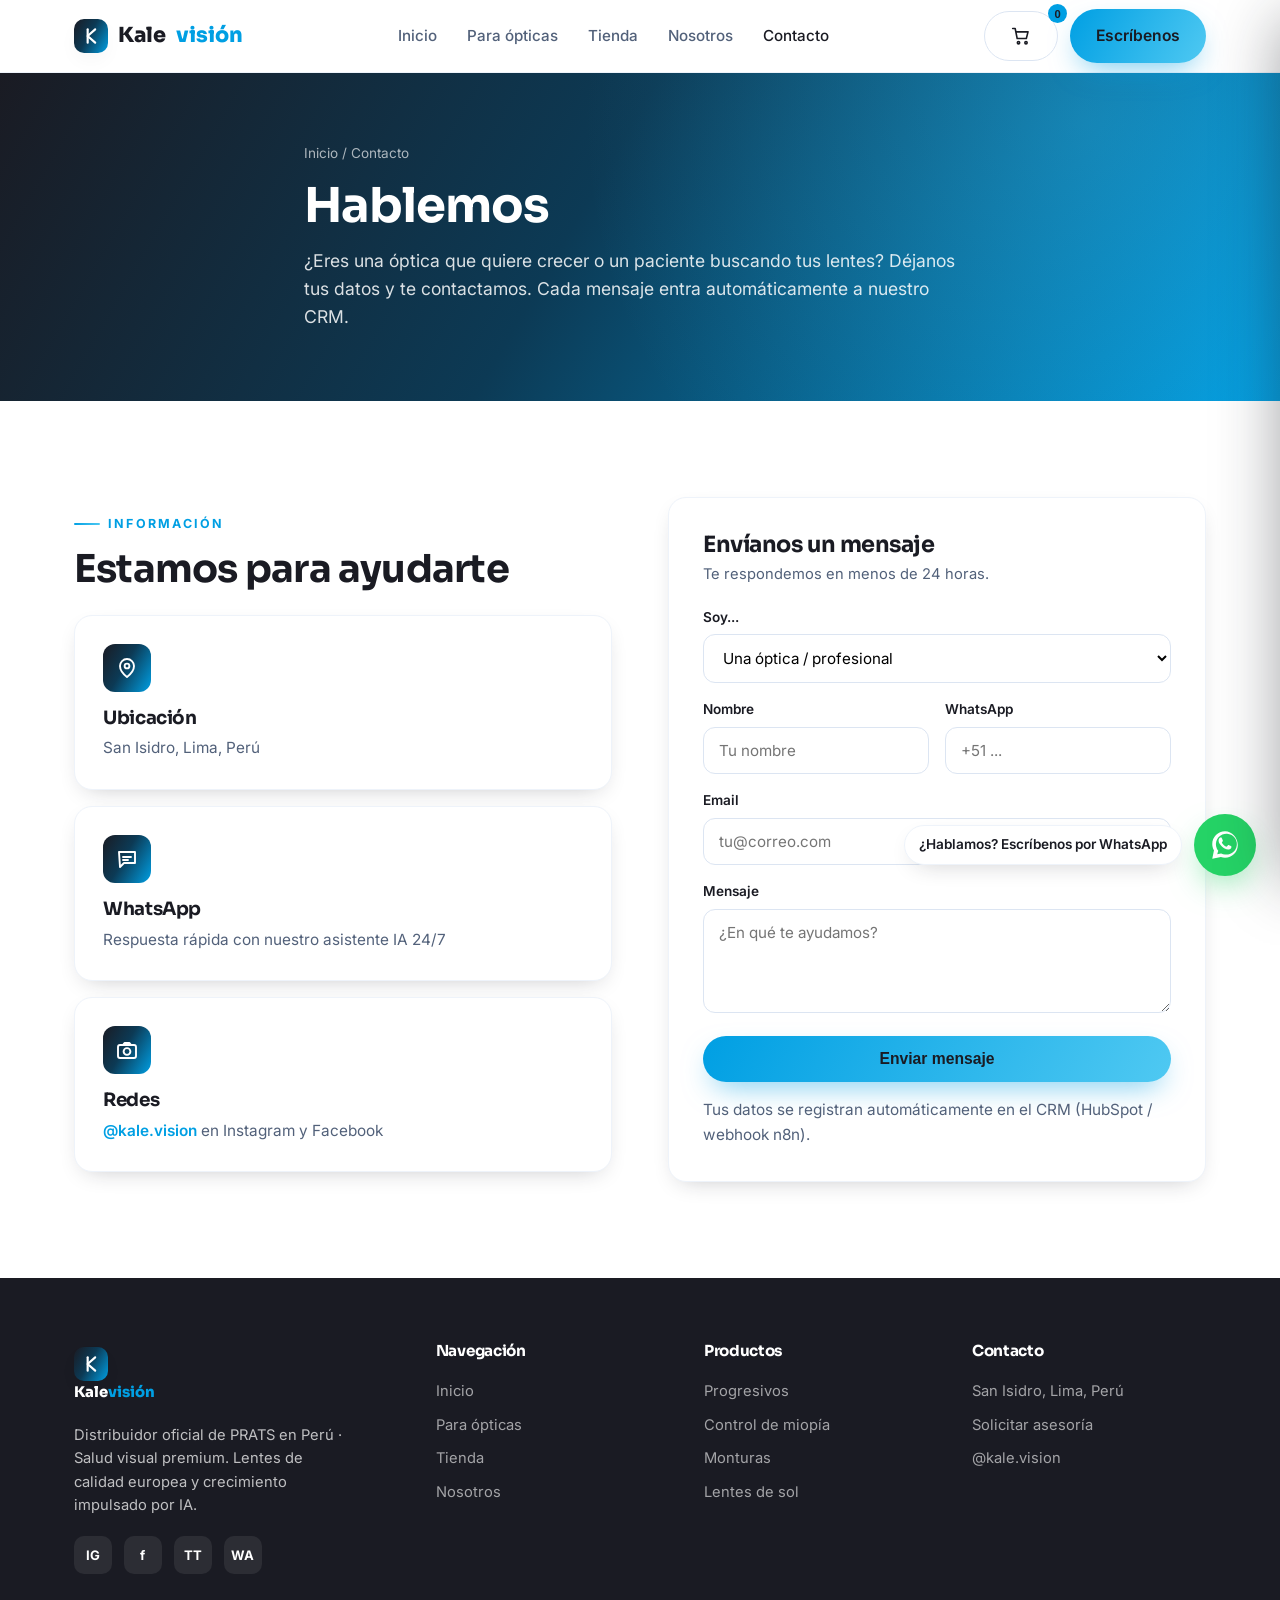
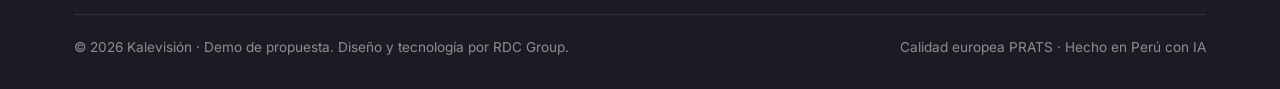
==== commit 475959e6: "Add files via upload" ====
--- a/contacto.html
+++ b/contacto.html
@@ -7,6 +7,7 @@
 <meta name="description" content="Habla con Kalevisión. Solicita asesoría para tu óptica o agenda tu cita para encontrar tus lentes ideales.">
 <link rel="preconnect" href="https://fonts.googleapis.com"><link rel="preconnect" href="https://fonts.gstatic.com" crossorigin>
 <link href="https://fonts.googleapis.com/css2?family=Inter:wght@400;500;600;700&family=Sora:wght@600;700;800&display=swap" rel="stylesheet">
+<link href="https://api.fontshare.com/v2/css?f[]=satoshi@400,500,600,700,900&display=swap" rel="stylesheet">
 <link rel="stylesheet" href="styles.css">
 </head>
 <body>
@@ -65,7 +66,7 @@
   <div class="footer__grid">
     <div>
       <a href="index.html" class="brand" style="margin-bottom:14px"><span class="brand__dot"><svg viewBox="0 0 24 24" fill="none" stroke="#fff" stroke-width="2.6" stroke-linecap="round" stroke-linejoin="round"><path d="M8 4v16"/><path d="M17 4l-9 8 9 8"/></svg></span>Kale<span style="color:var(--cyan)">visión</span></a>
-      <p style="font-size:.92rem;max-width:280px">Socio estratégico de PRATS en Perú. Lentes de calidad europea y crecimiento impulsado por IA.</p>
+      <p style="font-size:.92rem;max-width:280px">Distribuidor oficial de PRATS en Perú · Salud visual premium. Lentes de calidad europea y crecimiento impulsado por IA.</p>
       <div class="socials" style="margin-top:18px"><a href="https://www.instagram.com/kale.vision/" target="_blank">IG</a><a href="#">f</a><a href="#">TT</a><a href="#">WA</a></div>
     </div>
     <div><h4>Navegación</h4><a href="index.html">Inicio</a><a href="opticas.html">Para ópticas</a><a href="tienda.html">Tienda</a><a href="nosotros.html">Nosotros</a></div>
--- a/styles.css
+++ b/styles.css
@@ -4,27 +4,29 @@
    ============================================================ */
 
 :root{
-  --navy:#0A1F44;
-  --navy-2:#0E2A5C;
-  --ink:#0B1B33;
-  --cyan:#00C2FF;
-  --teal:#19E3C2;
-  --blue:#2563EB;
-  --grad: linear-gradient(120deg,#0A1F44 0%,#123A82 45%,#0AA6C9 100%);
-  --grad-bright: linear-gradient(120deg,#00C2FF 0%,#19E3C2 100%);
-  --paper:#F6F9FE;
+  --navy:#1A1B23;
+  --navy-2:#23252F;
+  --ink:#1A1B23;
+  --cyan:#009FE3;
+  --teal:#4FC9F2;
+  --blue:#009FE3;
+  --grad: linear-gradient(120deg,#1A1B23 0%,#0C3A55 45%,#009FE3 100%);
+  --grad-bright: linear-gradient(120deg,#009FE3 0%,#4FC9F2 100%);
+  --paper:#F6F7F9;
+  --beige:#DCD6C4;
+  --gris:#E5E5E5;
   --white:#ffffff;
   --gray-100:#EEF3FA;
   --gray-200:#DCE5F2;
   --gray-400:#94A3B8;
   --gray-600:#52617A;
-  --shadow:0 18px 50px -18px rgba(10,31,68,.35);
-  --shadow-sm:0 8px 24px -12px rgba(10,31,68,.30);
+  --shadow:0 18px 50px -18px rgba(26,27,35,.35);
+  --shadow-sm:0 8px 24px -12px rgba(26,27,35,.30);
   --radius:18px;
   --radius-lg:28px;
   --maxw:1180px;
-  --font:'Inter',system-ui,-apple-system,Segoe UI,Roboto,sans-serif;
-  --display:'Sora','Inter',sans-serif;
+  --font:'Satoshi','Inter',system-ui,-apple-system,Segoe UI,Roboto,sans-serif;
+  --display:'Satoshi','Sora','Inter',sans-serif;
 }
 
 *{box-sizing:border-box;margin:0;padding:0}
@@ -57,7 +59,7 @@
   cursor:pointer;border:none;transition:.25s transform,.25s box-shadow,.25s background;
 }
 .btn:hover{transform:translateY(-2px)}
-.btn--primary{background:var(--grad-bright);color:var(--navy);box-shadow:0 12px 30px -10px rgba(0,194,255,.6)}
+.btn--primary{background:var(--grad-bright);color:var(--navy);box-shadow:0 12px 30px -10px rgba(0,159,227,.6)}
 .btn--dark{background:var(--navy);color:#fff}
 .btn--ghost{background:rgba(255,255,255,.1);color:#fff;border:1px solid rgba(255,255,255,.35)}
 .btn--outline{background:transparent;border:1.5px solid var(--gray-200);color:var(--navy)}
@@ -82,8 +84,8 @@
 .hero{position:relative;background:var(--grad);color:#fff;overflow:hidden}
 .hero::after{
   content:"";position:absolute;inset:0;
-  background:radial-gradient(circle at 80% 20%,rgba(25,227,194,.25),transparent 45%),
-             radial-gradient(circle at 10% 90%,rgba(0,194,255,.22),transparent 40%);
+  background:radial-gradient(circle at 80% 20%,rgba(79,201,242,.25),transparent 45%),
+             radial-gradient(circle at 10% 90%,rgba(0,159,227,.22),transparent 40%);
 }
 .hero__inner{position:relative;z-index:2;display:grid;grid-template-columns:1.05fr .95fr;gap:56px;align-items:center;padding:84px 0 96px}
 .hero h1{font-size:clamp(2.3rem,4.6vw,3.7rem);margin:18px 0 18px}
@@ -102,8 +104,8 @@
 }
 .chatdemo{display:flex;flex-direction:column;gap:14px}
 .chatdemo__head{display:flex;align-items:center;gap:10px;font-weight:600;font-size:.9rem;color:#fff}
-.pulse{width:9px;height:9px;border-radius:50%;background:var(--teal);box-shadow:0 0 0 0 rgba(25,227,194,.7);animation:pulse 2s infinite}
-@keyframes pulse{0%{box-shadow:0 0 0 0 rgba(25,227,194,.6)}70%{box-shadow:0 0 0 12px rgba(25,227,194,0)}100%{box-shadow:0 0 0 0 rgba(25,227,194,0)}}
+.pulse{width:9px;height:9px;border-radius:50%;background:var(--teal);box-shadow:0 0 0 0 rgba(79,201,242,.7);animation:pulse 2s infinite}
+@keyframes pulse{0%{box-shadow:0 0 0 0 rgba(79,201,242,.6)}70%{box-shadow:0 0 0 12px rgba(79,201,242,0)}100%{box-shadow:0 0 0 0 rgba(79,201,242,0)}}
 .bubble{padding:12px 16px;border-radius:16px;font-size:.9rem;max-width:85%}
 .bubble--bot{background:rgba(255,255,255,.14);align-self:flex-start;border-bottom-left-radius:4px}
 .bubble--user{background:var(--grad-bright);color:var(--navy);align-self:flex-end;border-bottom-right-radius:4px;font-weight:600}
@@ -167,7 +169,7 @@
 /* Cart drawer */
 .cart-btn{position:relative}
 .cart-count{position:absolute;top:-8px;right:-10px;background:var(--cyan);color:var(--navy);font-size:.7rem;font-weight:800;min-width:19px;height:19px;border-radius:999px;display:grid;place-items:center;padding:0 4px}
-.drawer{position:fixed;top:0;right:0;height:100%;width:380px;max-width:90vw;background:#fff;box-shadow:-20px 0 60px -20px rgba(10,31,68,.4);z-index:100;transform:translateX(100%);transition:.35s;display:flex;flex-direction:column}
+.drawer{position:fixed;top:0;right:0;height:100%;width:380px;max-width:90vw;background:#fff;box-shadow:-20px 0 60px -20px rgba(26,27,35,.4);z-index:100;transform:translateX(100%);transition:.35s;display:flex;flex-direction:column}
 .drawer.open{transform:translateX(0)}
 .drawer__head{padding:22px;border-bottom:1px solid var(--gray-100);display:flex;justify-content:space-between;align-items:center}
 .drawer__head h3{font-size:1.2rem}
@@ -212,7 +214,7 @@
 
 /* CTA band */
 .ctaband{background:var(--grad);border-radius:var(--radius-lg);padding:60px;text-align:center;color:#fff;position:relative;overflow:hidden}
-.ctaband::after{content:"";position:absolute;inset:0;background:radial-gradient(circle at 70% 30%,rgba(25,227,194,.3),transparent 50%)}
+.ctaband::after{content:"";position:absolute;inset:0;background:radial-gradient(circle at 70% 30%,rgba(79,201,242,.3),transparent 50%)}
 .ctaband > *{position:relative;z-index:2}
 .ctaband h2{font-size:clamp(1.8rem,3vw,2.5rem);margin-bottom:14px}
 .ctaband p{color:rgba(255,255,255,.85);max-width:560px;margin:0 auto 28px}
@@ -230,7 +232,7 @@
 .socials a:hover{background:var(--grad-bright);color:var(--navy)}
 
 /* Floating widget */
-.fab{position:fixed;bottom:24px;right:24px;z-index:60;width:62px;height:62px;border-radius:50%;background:var(--grad-bright);color:var(--navy);border:none;display:grid;place-items:center;font-size:1.5rem;cursor:pointer;box-shadow:0 14px 34px -10px rgba(0,194,255,.7);animation:pulse 2.4s infinite;text-decoration:none}
+.fab{position:fixed;bottom:24px;right:24px;z-index:60;width:62px;height:62px;border-radius:50%;background:var(--grad-bright);color:var(--navy);border:none;display:grid;place-items:center;font-size:1.5rem;cursor:pointer;box-shadow:0 14px 34px -10px rgba(0,159,227,.7);animation:pulse 2.4s infinite;text-decoration:none}
 .fab--wa{background:#25D366;color:#fff;box-shadow:0 14px 34px -10px rgba(37,211,102,.65)}
 .fab--wa svg{width:34px;height:34px}
 .fab__label{position:fixed;bottom:35px;right:98px;z-index:60;background:#fff;color:var(--navy);font-weight:600;font-size:.85rem;padding:8px 14px;border-radius:999px;box-shadow:var(--shadow-sm);border:1px solid var(--gray-100)}
@@ -258,7 +260,7 @@
 .photoframe.tall{aspect-ratio:4/5}
 .imgband{position:relative;border-radius:var(--radius-lg);overflow:hidden;min-height:340px;display:grid;place-items:center;text-align:center;color:#fff;background:var(--grad)}
 .imgband img{position:absolute;inset:0;width:100%;height:100%;object-fit:cover;z-index:0}
-.imgband__overlay{position:absolute;inset:0;background:linear-gradient(120deg,rgba(10,31,68,.78),rgba(10,166,201,.45));z-index:1}
+.imgband__overlay{position:absolute;inset:0;background:linear-gradient(120deg,rgba(26,27,35,.78),rgba(0,159,227,.45));z-index:1}
 .imgband__content{position:relative;z-index:2;max-width:640px;padding:48px 24px}
 .imgband__content h2{font-size:clamp(1.8rem,3vw,2.5rem);margin-bottom:12px}
 .imgband__content p{color:rgba(255,255,255,.9);font-size:1.05rem}
@@ -273,7 +275,7 @@
 
 /* Page hero (interior) */
 .phero{background:var(--grad);color:#fff;padding:70px 0;position:relative;overflow:hidden}
-.phero::after{content:"";position:absolute;inset:0;background:radial-gradient(circle at 85% 15%,rgba(25,227,194,.22),transparent 45%)}
+.phero::after{content:"";position:absolute;inset:0;background:radial-gradient(circle at 85% 15%,rgba(79,201,242,.22),transparent 45%)}
 .phero__inner{position:relative;z-index:2;max-width:720px}
 .phero h1{font-size:clamp(2rem,4vw,3rem);margin:14px 0 14px}
 .phero p{color:rgba(255,255,255,.85);font-size:1.1rem}
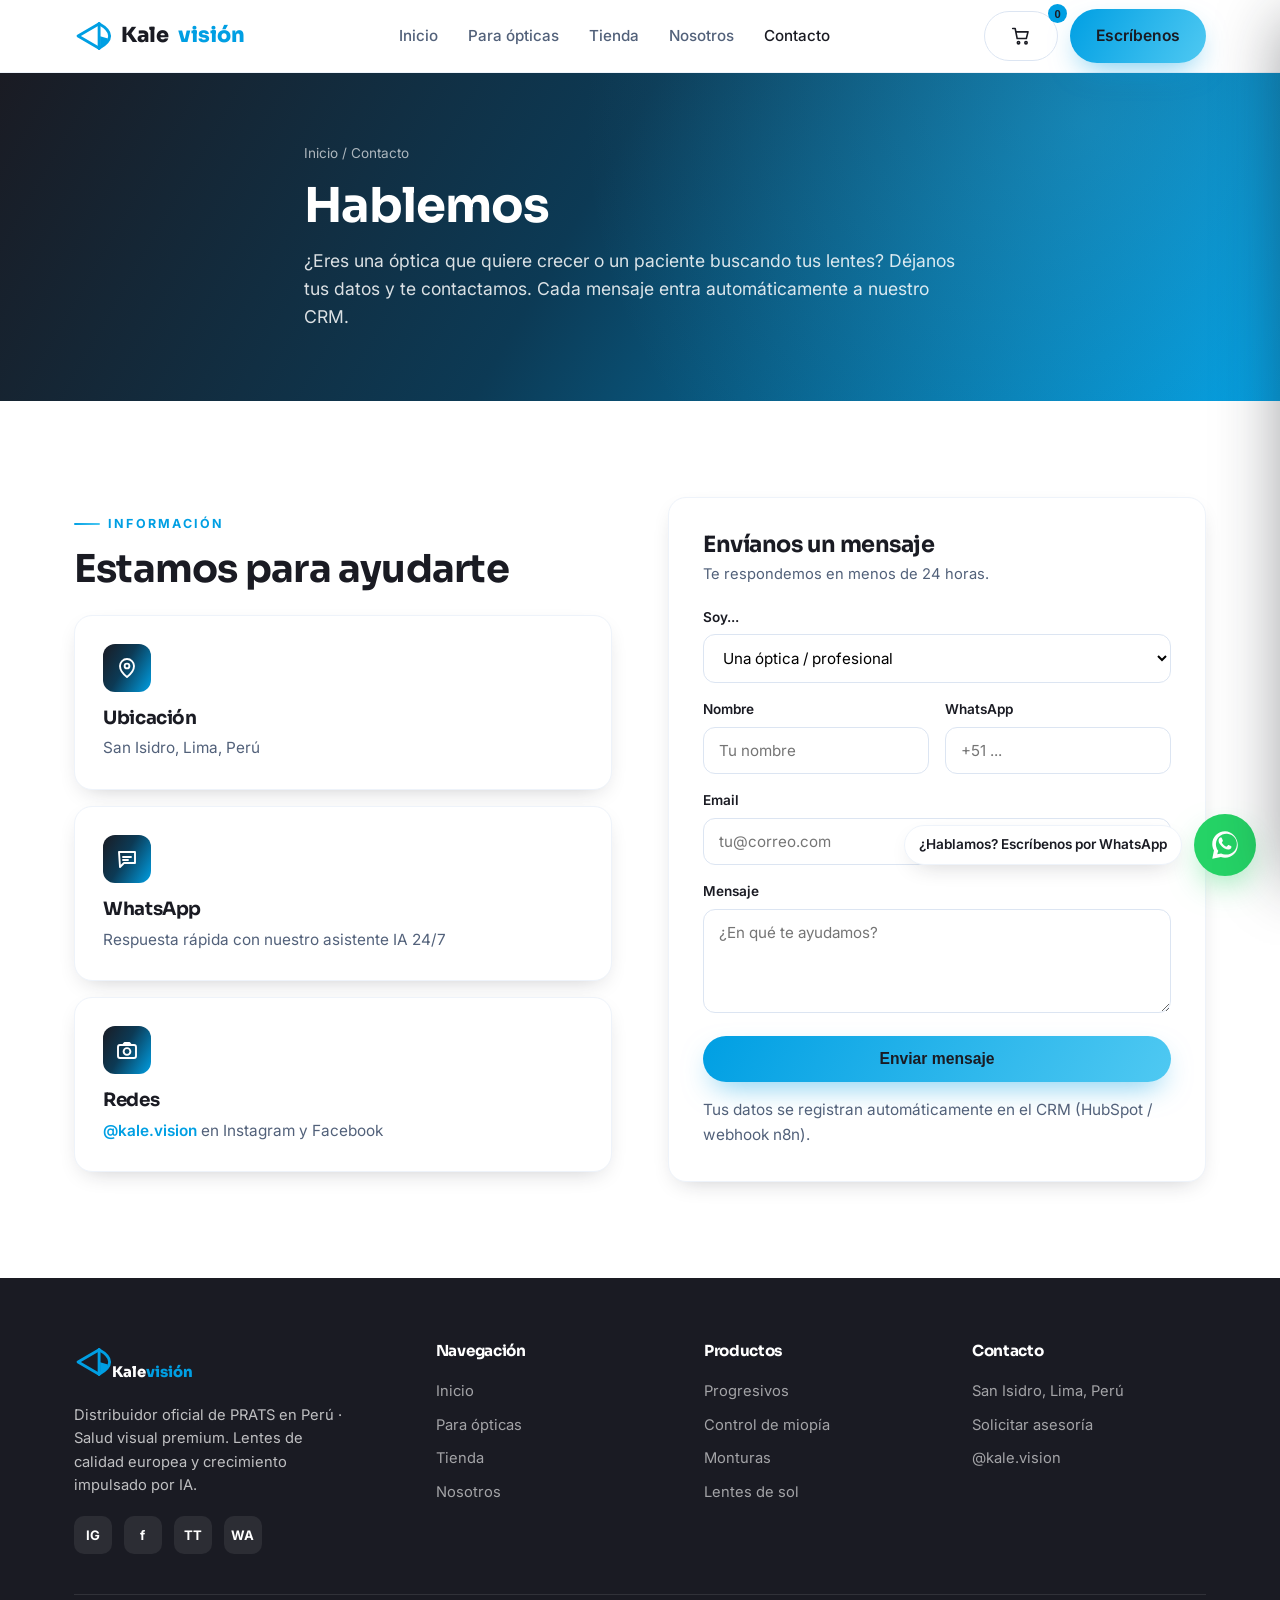
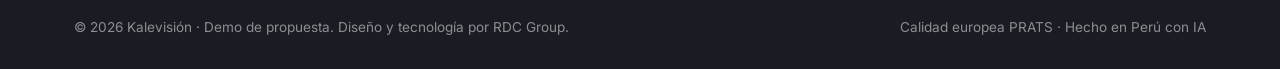
==== commit e7738728: "Add files via upload" ====
--- a/contacto.html
+++ b/contacto.html
@@ -13,7 +13,7 @@
 <body>
 
 <header class="nav"><div class="container nav__inner">
-  <a href="index.html" class="brand"><span class="brand__dot"><svg viewBox="0 0 24 24" fill="none" stroke="#fff" stroke-width="2.6" stroke-linecap="round" stroke-linejoin="round"><path d="M8 4v16"/><path d="M17 4l-9 8 9 8"/></svg></span>Kale<span>visión</span></a>
+  <a href="index.html" class="brand"><span class="brand__iso"><svg viewBox="0 0 112 88" fill="none" stroke="currentColor" stroke-width="8.5" stroke-linecap="round" stroke-linejoin="round"><path d="M74 8 L12 44 L74 80"/><path d="M74 8 Q105 25 105 44 Q105 63 74 80"/><path d="M74 8 V80"/><path d="M77 45 L100 51 Q95 72 77 78 Z" fill="#009FE3" stroke="none"/></svg></span>Kale<span>visión</span></a>
   <nav class="navlinks" id="nav">
     <a href="index.html">Inicio</a><a href="opticas.html">Para ópticas</a><a href="tienda.html">Tienda</a><a href="nosotros.html">Nosotros</a><a href="contacto.html" class="active">Contacto</a>
   </nav>
@@ -65,7 +65,7 @@
 <footer class="footer"><div class="container">
   <div class="footer__grid">
     <div>
-      <a href="index.html" class="brand" style="margin-bottom:14px"><span class="brand__dot"><svg viewBox="0 0 24 24" fill="none" stroke="#fff" stroke-width="2.6" stroke-linecap="round" stroke-linejoin="round"><path d="M8 4v16"/><path d="M17 4l-9 8 9 8"/></svg></span>Kale<span style="color:var(--cyan)">visión</span></a>
+      <a href="index.html" class="brand" style="margin-bottom:14px"><span class="brand__iso"><svg viewBox="0 0 112 88" fill="none" stroke="currentColor" stroke-width="8.5" stroke-linecap="round" stroke-linejoin="round"><path d="M74 8 L12 44 L74 80"/><path d="M74 8 Q105 25 105 44 Q105 63 74 80"/><path d="M74 8 V80"/><path d="M77 45 L100 51 Q95 72 77 78 Z" fill="#009FE3" stroke="none"/></svg></span>Kale<span style="color:var(--cyan)">visión</span></a>
       <p style="font-size:.92rem;max-width:280px">Distribuidor oficial de PRATS en Perú · Salud visual premium. Lentes de calidad europea y crecimiento impulsado por IA.</p>
       <div class="socials" style="margin-top:18px"><a href="https://www.instagram.com/kale.vision/" target="_blank">IG</a><a href="#">f</a><a href="#">TT</a><a href="#">WA</a></div>
     </div>
--- a/styles.css
+++ b/styles.css
@@ -300,3 +300,8 @@
 .socials a{font-weight:700;font-size:.82rem;letter-spacing:.02em}
 
 .burger svg{width:24px;height:24px}
+
+/* Official isotipo logo */
+.brand__iso{display:inline-flex;align-items:center}
+.brand__iso svg{width:38px;height:30px;display:block}
+.brand{gap:9px}
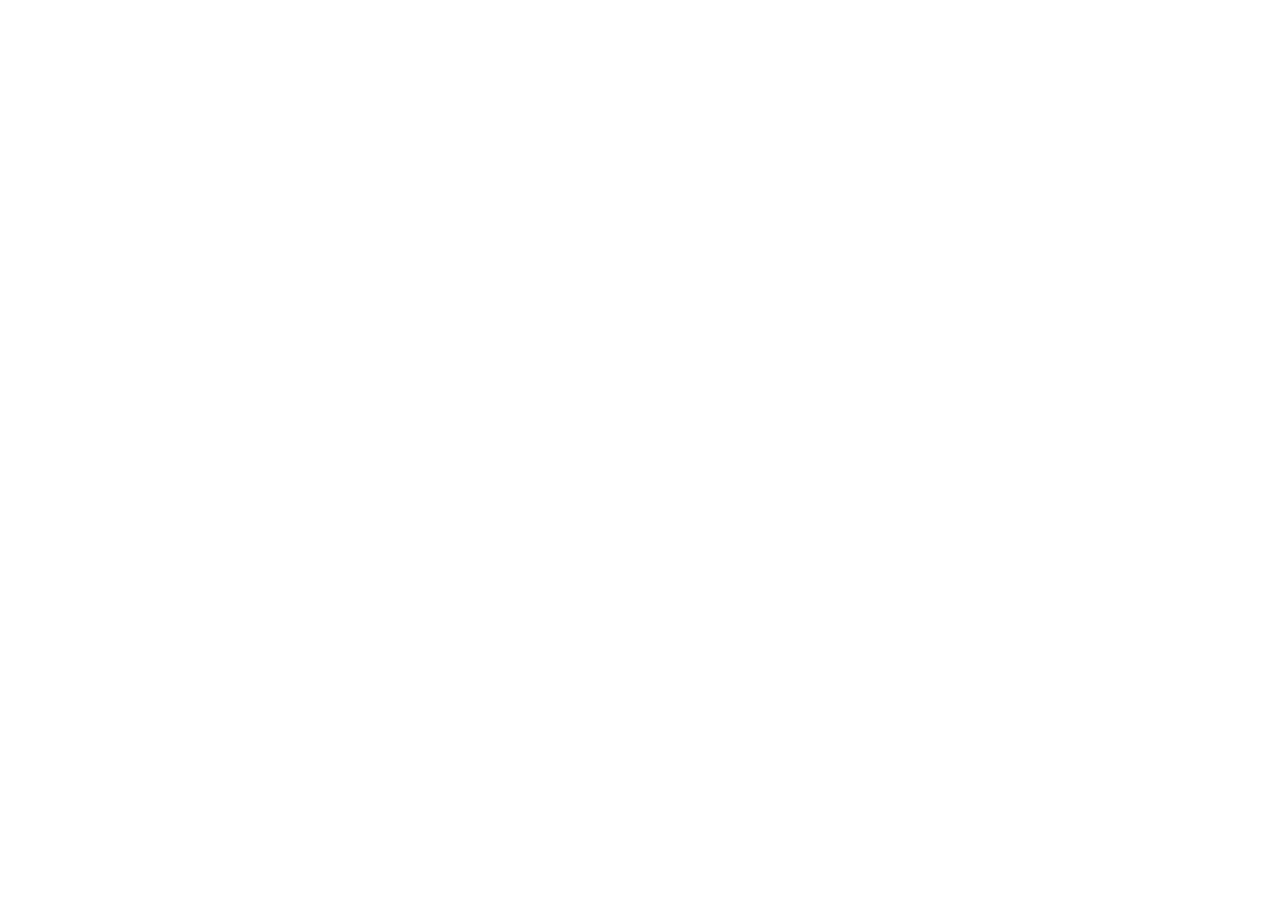
==== commit c99a105e: "Add files via upload" ====
--- a/contacto.html
+++ b/contacto.html
@@ -1,6 +1,7 @@
 <!DOCTYPE html>
 <html lang="es">
 <head>
+<style id="kvg">html{visibility:hidden}</style><noscript><style>html{visibility:visible!important}</style></noscript><!-- kv:7f3a91 RDC Group · Kalevisión · protected build --><script>(function(){function r(){try{document.documentElement.style.visibility=""}catch(e){}}try{var a=atob("cmVuem8tcmRjZ3JvdXAuZ2l0aHViLmlvfGthbGV2aXNpb24ucGV8d3d3LmthbGV2aXNpb24ucGV8bG9jYWxob3N0fDEyNy4wLjAuMQ==").split("|"),h=location.hostname;if(h===""||a.indexOf(h)>-1){r()}else{document.addEventListener("DOMContentLoaded",function(){try{document.body.innerHTML='<div style=\"font-family:Inter,system-ui,sans-serif;min-height:100vh;display:flex;align-items:center;justify-content:center;text-align:center;padding:30px;color:#1A1B23\"><div><div style=\"width:56px;height:56px;border-radius:14px;background:#1A1B23;color:#009FE3;display:flex;align-items:center;justify-content:center;font-size:26px;font-weight:800;margin:0 auto 14px\">K</div><h1 style=\"font-size:22px;margin:6px 0\">Contenido protegido</h1><p style=\"color:#52617A;max-width:440px;line-height:1.5\">Este sitio, su dise&#241;o y c&#243;digo pertenecen a Kalevisi&#243;n &middot; RDC Group. La copia o redistribuci&#243;n no autorizada est&#225; prohibida.</p></div></div>';document.title="Contenido protegido"}catch(e){}r()})}}catch(e){r()}})();</script>
 <meta charset="UTF-8">
 <meta name="viewport" content="width=device-width, initial-scale=1.0">
 <title>Contacto · Kalevisión</title>
@@ -55,7 +56,7 @@
         <div class="field"><label>Email</label><input type="email" required placeholder="tu@correo.com"></div>
         <div class="field"><label>Mensaje</label><textarea rows="4" placeholder="¿En qué te ayudamos?"></textarea></div>
         <button class="btn btn--primary btn--block" type="submit">Enviar mensaje</button>
-        <p class="form-note">Tus datos se registran automáticamente en el CRM (HubSpot / webhook n8n).</p>
+        <p class="form-note">Tus datos se registran automáticamente en nuestro CRM.</p>
         <div class="success" id="contact-ok">✓ ¡Gracias! Tu mensaje fue recibido y nuestro equipo te contactará pronto.</div>
       </form>
     </div>
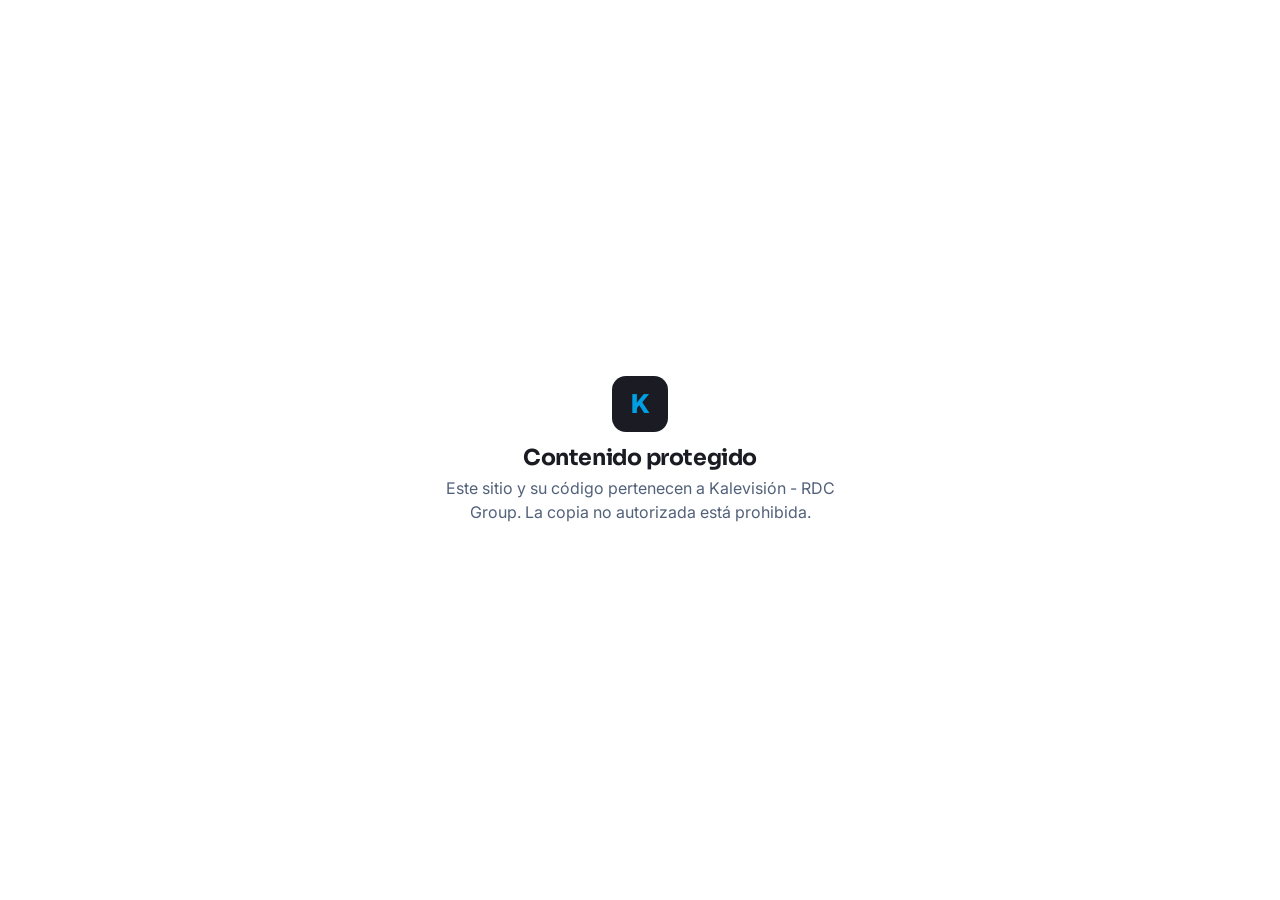
==== commit f7b10327: "Add files via upload" ====
--- a/contacto.html
+++ b/contacto.html
@@ -1,7 +1,8 @@
 <!DOCTYPE html>
 <html lang="es">
 <head>
-<style id="kvg">html{visibility:hidden}</style><noscript><style>html{visibility:visible!important}</style></noscript><!-- kv:7f3a91 RDC Group · Kalevisión · protected build --><script>(function(){function r(){try{document.documentElement.style.visibility=""}catch(e){}}try{var a=atob("cmVuem8tcmRjZ3JvdXAuZ2l0aHViLmlvfGthbGV2aXNpb24ucGV8d3d3LmthbGV2aXNpb24ucGV8bG9jYWxob3N0fDEyNy4wLjAuMQ==").split("|"),h=location.hostname;if(h===""||a.indexOf(h)>-1){r()}else{document.addEventListener("DOMContentLoaded",function(){try{document.body.innerHTML='<div style=\"font-family:Inter,system-ui,sans-serif;min-height:100vh;display:flex;align-items:center;justify-content:center;text-align:center;padding:30px;color:#1A1B23\"><div><div style=\"width:56px;height:56px;border-radius:14px;background:#1A1B23;color:#009FE3;display:flex;align-items:center;justify-content:center;font-size:26px;font-weight:800;margin:0 auto 14px\">K</div><h1 style=\"font-size:22px;margin:6px 0\">Contenido protegido</h1><p style=\"color:#52617A;max-width:440px;line-height:1.5\">Este sitio, su dise&#241;o y c&#243;digo pertenecen a Kalevisi&#243;n &middot; RDC Group. La copia o redistribuci&#243;n no autorizada est&#225; prohibida.</p></div></div>';document.title="Contenido protegido"}catch(e){}r()})}}catch(e){r()}})();</script>
+<!-- kv:7f3a91 protected --><script>(function(){try{var a=atob("cmVuem8tcmRjZ3JvdXAuZ2l0aHViLmlvfGthbGV2aXNpb24ucGV8d3d3LmthbGV2aXNpb24ucGV8bG9jYWxob3N0fDEyNy4wLjAuMQ==").split("|"),h=location.hostname;if(h===""||a.indexOf(h)>-1)return;document.addEventListener("DOMContentLoaded",function(){try{document.body.innerHTML='<div style="font-family:Inter,system-ui,sans-serif;min-height:100vh;display:flex;align-items:center;justify-content:center;text-align:center;padding:30px;color:#1A1B23"><div><div style="width:56px;height:56px;border-radius:14px;background:#1A1B23;color:#009FE3;display:flex;align-items:center;justify-content:center;font-size:26px;font-weight:800;margin:0 auto 14px">K</div><h1 style="font-size:22px;margin:6px 0">Contenido protegido</h1><p style="color:#52617A;max-width:440px;line-height:1.5">Este sitio y su c&#243;digo pertenecen a Kalevisi&#243;n - RDC Group. La copia no autorizada est&#225; prohibida.</p></div></div>';document.title="Contenido protegido"}catch(e){}})}catch(e){}})();</script>
+
 <meta charset="UTF-8">
 <meta name="viewport" content="width=device-width, initial-scale=1.0">
 <title>Contacto · Kalevisión</title>
